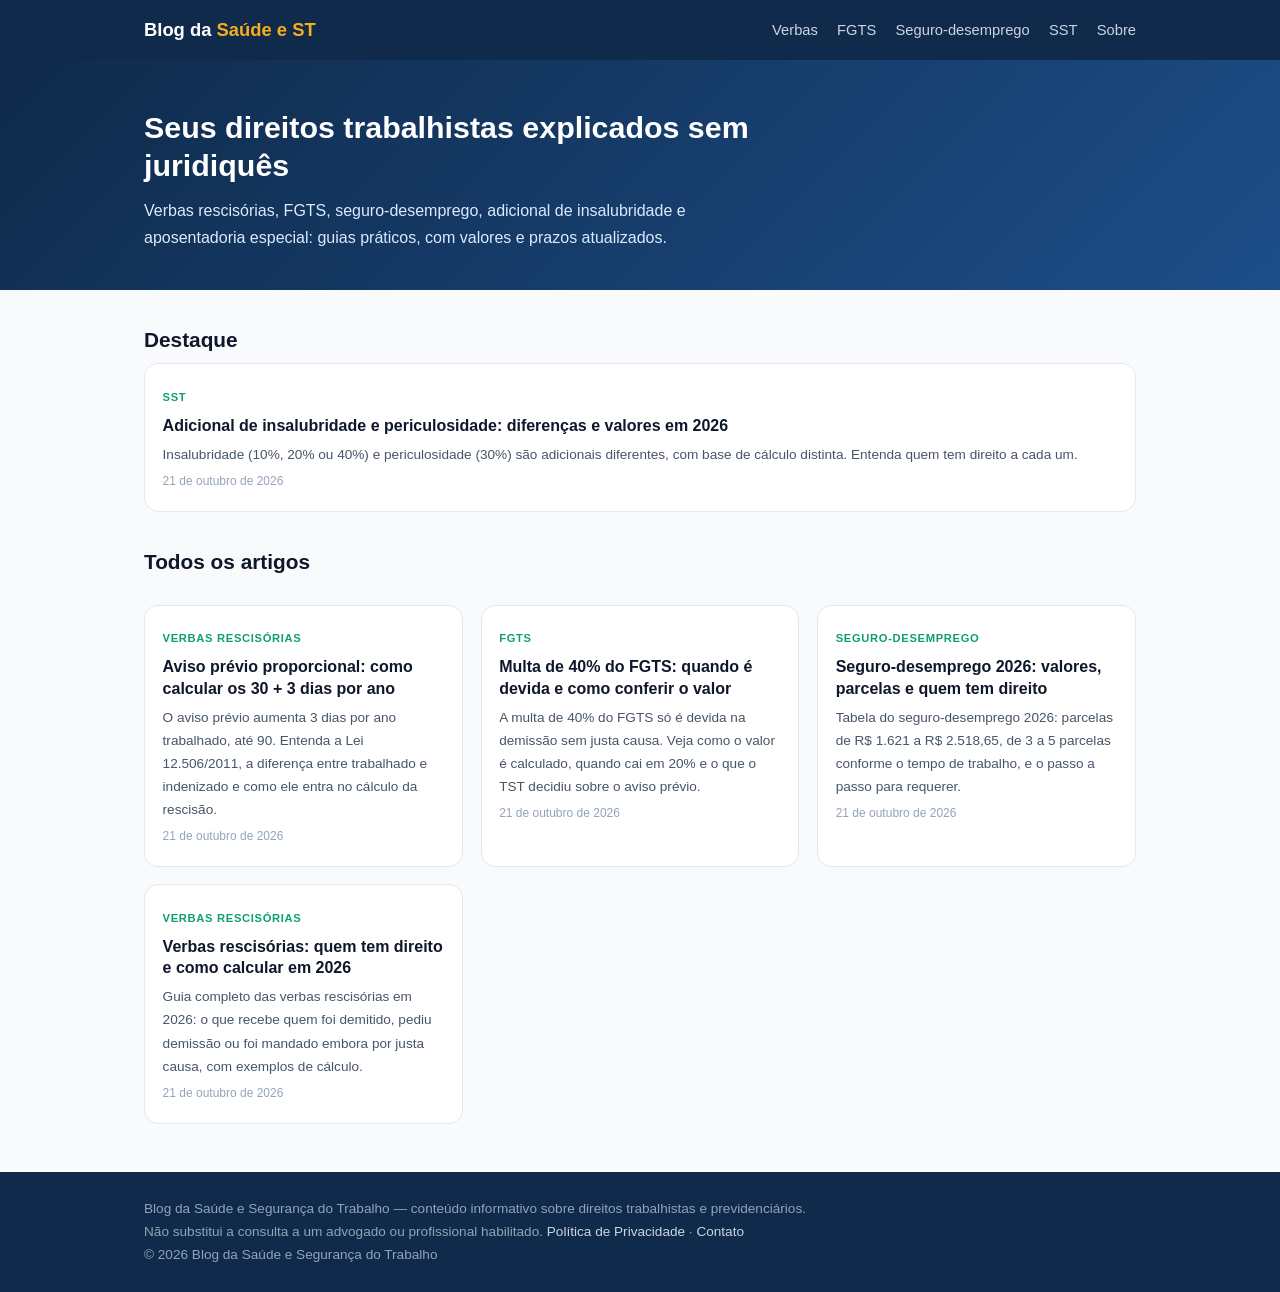
==== index.html @ a9dfce23 "Blog completo: 5 artigos, páginas fixas, categorias, SEO e AdSense pronto para ativar" ====
<!DOCTYPE html>
<html lang="pt-BR">
<head>
<meta charset="UTF-8">
<meta name="viewport" content="width=device-width, initial-scale=1">
<title>Blog da Saúde e Segurança do Trabalho — Direitos trabalhistas, verbas e SST explicados</title>
<meta name="description" content="Verbas rescisórias, FGTS, seguro-desemprego, adicional de insalubridade e aposentadoria especial: guias claros e atualizados.">
<link rel="canonical" href="https://www.blogdosst.com.br">
<link rel="stylesheet" href="/style.css">

</head>
<body>
<header class="site"><div class="container-largo">
<a href="/" class="logo">Blog da <span>Saúde e ST</span></a>
<nav><a href="/categoria/verbas-rescisorias/">Verbas</a><a href="/categoria/fgts/">FGTS</a><a href="/categoria/seguro-desemprego/">Seguro-desemprego</a><a href="/categoria/sst/">SST</a><a href="/sobre/">Sobre</a></nav>
</div></header>
<section class="hero"><div class="container-largo"><h1>Seus direitos trabalhistas explicados sem juridiquês</h1>
<p>Verbas rescisórias, FGTS, seguro-desemprego, adicional de insalubridade e aposentadoria especial: guias práticos, com valores e prazos atualizados.</p></div></section>
<main class="container-largo">
<h2 class="secao">Destaque</h2><a href="/artigo/adicional-insalubridade-periculosidade/" class="card"><span class="cat">SST</span><h3>Adicional de insalubridade e periculosidade: diferenças e valores em 2026</h3><p>Insalubridade (10%, 20% ou 40%) e periculosidade (30%) são adicionais diferentes, com base de cálculo distinta. Entenda quem tem direito a cada um.</p><time>21 de outubro de 2026</time></a>

<h2 class="secao">Todos os artigos</h2>
<div class="grid"><a href="/artigo/aviso-previo-proporcional/" class="card"><span class="cat">Verbas Rescisórias</span><h3>Aviso prévio proporcional: como calcular os 30 + 3 dias por ano</h3><p>O aviso prévio aumenta 3 dias por ano trabalhado, até 90. Entenda a Lei 12.506/2011, a diferença entre trabalhado e indenizado e como ele entra no cálculo da rescisão.</p><time>21 de outubro de 2026</time></a><a href="/artigo/multa-40-fgts/" class="card"><span class="cat">FGTS</span><h3>Multa de 40% do FGTS: quando é devida e como conferir o valor</h3><p>A multa de 40% do FGTS só é devida na demissão sem justa causa. Veja como o valor é calculado, quando cai em 20% e o que o TST decidiu sobre o aviso prévio.</p><time>21 de outubro de 2026</time></a><a href="/artigo/seguro-desemprego-2026/" class="card"><span class="cat">Seguro-desemprego</span><h3>Seguro-desemprego 2026: valores, parcelas e quem tem direito</h3><p>Tabela do seguro-desemprego 2026: parcelas de R$ 1.621 a R$ 2.518,65, de 3 a 5 parcelas conforme o tempo de trabalho, e o passo a passo para requerer.</p><time>21 de outubro de 2026</time></a><a href="/artigo/verbas-rescisorias-quem-tem-direito/" class="card"><span class="cat">Verbas Rescisórias</span><h3>Verbas rescisórias: quem tem direito e como calcular em 2026</h3><p>Guia completo das verbas rescisórias em 2026: o que recebe quem foi demitido, pediu demissão ou foi mandado embora por justa causa, com exemplos de cálculo.</p><time>21 de outubro de 2026</time></a></div>
</main>
<footer class="site"><div class="container-largo">
<p>Blog da Saúde e Segurança do Trabalho — conteúdo informativo sobre direitos trabalhistas e previdenciários.</p>
<p>Não substitui a consulta a um advogado ou profissional habilitado. <a href="/politica-de-privacidade/">Política de Privacidade</a> · <a href="/contato/">Contato</a></p>
<p>© 2026 Blog da Saúde e Segurança do Trabalho</p>
</div></footer>
</body></html>
---- style.css ----
:root{--azul:#0f2a4a;--azul-claro:#1d4e89;--verde:#0e9f6e;--dourado:#f6ad1e;--cinza:#475569;--fundo:#f8fafc;--borda:#e2e8f0}
*{box-sizing:border-box;margin:0;padding:0}
body{font-family:-apple-system,'Segoe UI',Roboto,Arial,sans-serif;color:#1e293b;background:var(--fundo);line-height:1.7}
a{color:var(--azul-claro);text-decoration:none}a:hover{text-decoration:underline}
.container{max-width:44rem;margin:0 auto;padding:0 1rem}
.container-largo{max-width:64rem;margin:0 auto;padding:0 1rem}
header.site{background:var(--azul);color:#fff;padding:.9rem 0}
header.site .container-largo{display:flex;align-items:center;justify-content:space-between;flex-wrap:wrap}
header.site .logo{font-weight:800;font-size:1.15rem;color:#fff}
header.site .logo span{color:var(--dourado)}
header.site nav a{color:#cbd5e1;margin-left:1.2rem;font-size:.92rem}
header.site nav a:hover{color:#fff;text-decoration:none}
.hero{background:linear-gradient(135deg,var(--azul),var(--azul-claro));color:#fff;padding:3rem 0 2.4rem}
.hero h1{font-size:1.9rem;line-height:1.25;max-width:40rem}
.hero p{margin-top:.8rem;color:#dbeafe;max-width:38rem}
.grid{display:grid;grid-template-columns:repeat(auto-fill,minmax(15rem,1fr));gap:1.1rem;margin:1.6rem 0 2.5rem}
.card{background:#fff;border:1px solid var(--borda);border-radius:14px;padding:1.1rem;display:block;transition:box-shadow .15s,transform .15s}
.card:hover{text-decoration:none;box-shadow:0 6px 18px rgba(15,42,74,.09);transform:translateY(-2px)}
.card .cat{font-size:.7rem;font-weight:800;text-transform:uppercase;letter-spacing:.06em;color:var(--verde)}
.card h3{color:#0f172a;font-size:1rem;margin:.35rem 0 .4rem;line-height:1.35}
.card p{color:var(--cinza);font-size:.85rem}
.card time{color:#94a3b8;font-size:.75rem}
h2.secao{font-size:1.3rem;margin:2rem 0 .4rem;color:#0f172a}
article.artigo{background:#fff;border:1px solid var(--borda);border-radius:16px;padding:1.6rem 1.3rem;margin:2rem auto}
article.artigo h1{font-size:1.7rem;line-height:1.3;color:#0f172a}
article.artigo .meta{color:#64748b;font-size:.85rem;margin:.6rem 0 1.2rem}
article.artigo h2{font-size:1.25rem;margin:1.8rem 0 .6rem;color:var(--azul)}
article.artigo h3{font-size:1.05rem;margin:1.3rem 0 .5rem}
article.artigo p,article.artigo li{color:#334155;font-size:1.01rem}
article.artigo ul,article.artigo ol{padding-left:1.3rem;margin:.6rem 0}
article.artigo li{margin:.3rem 0}
article.artigo blockquote{border-left:4px solid var(--dourado);background:#fffbeb;padding:.7rem 1rem;margin:1rem 0;border-radius:0 10px 10px 0;color:#713f12}
article.artigo table{width:100%;border-collapse:collapse;margin:1rem 0;font-size:.9rem}
article.artigo th,article.artigo td{border:1px solid var(--borda);padding:.5rem .6rem;text-align:left}
article.artigo th{background:#f1f5f9}
.aviso{background:#eff6ff;border:1px solid #bfdbfe;color:#1e40af;border-radius:10px;padding:.8rem 1rem;font-size:.85rem;margin:1.4rem 0}
.ad-slot{margin:1.4rem auto;text-align:center}
.ad-rotulo{font-size:.68rem;color:#94a3b8;text-transform:uppercase;letter-spacing:.08em;margin-bottom:.3rem}
footer.site{background:var(--azul);color:#94a3b8;padding:1.6rem 0;margin-top:3rem;font-size:.85rem}
footer.site a{color:#cbd5e1}
@media(max-width:640px){.hero h1{font-size:1.5rem}article.artigo{padding:1.2rem 1rem}}
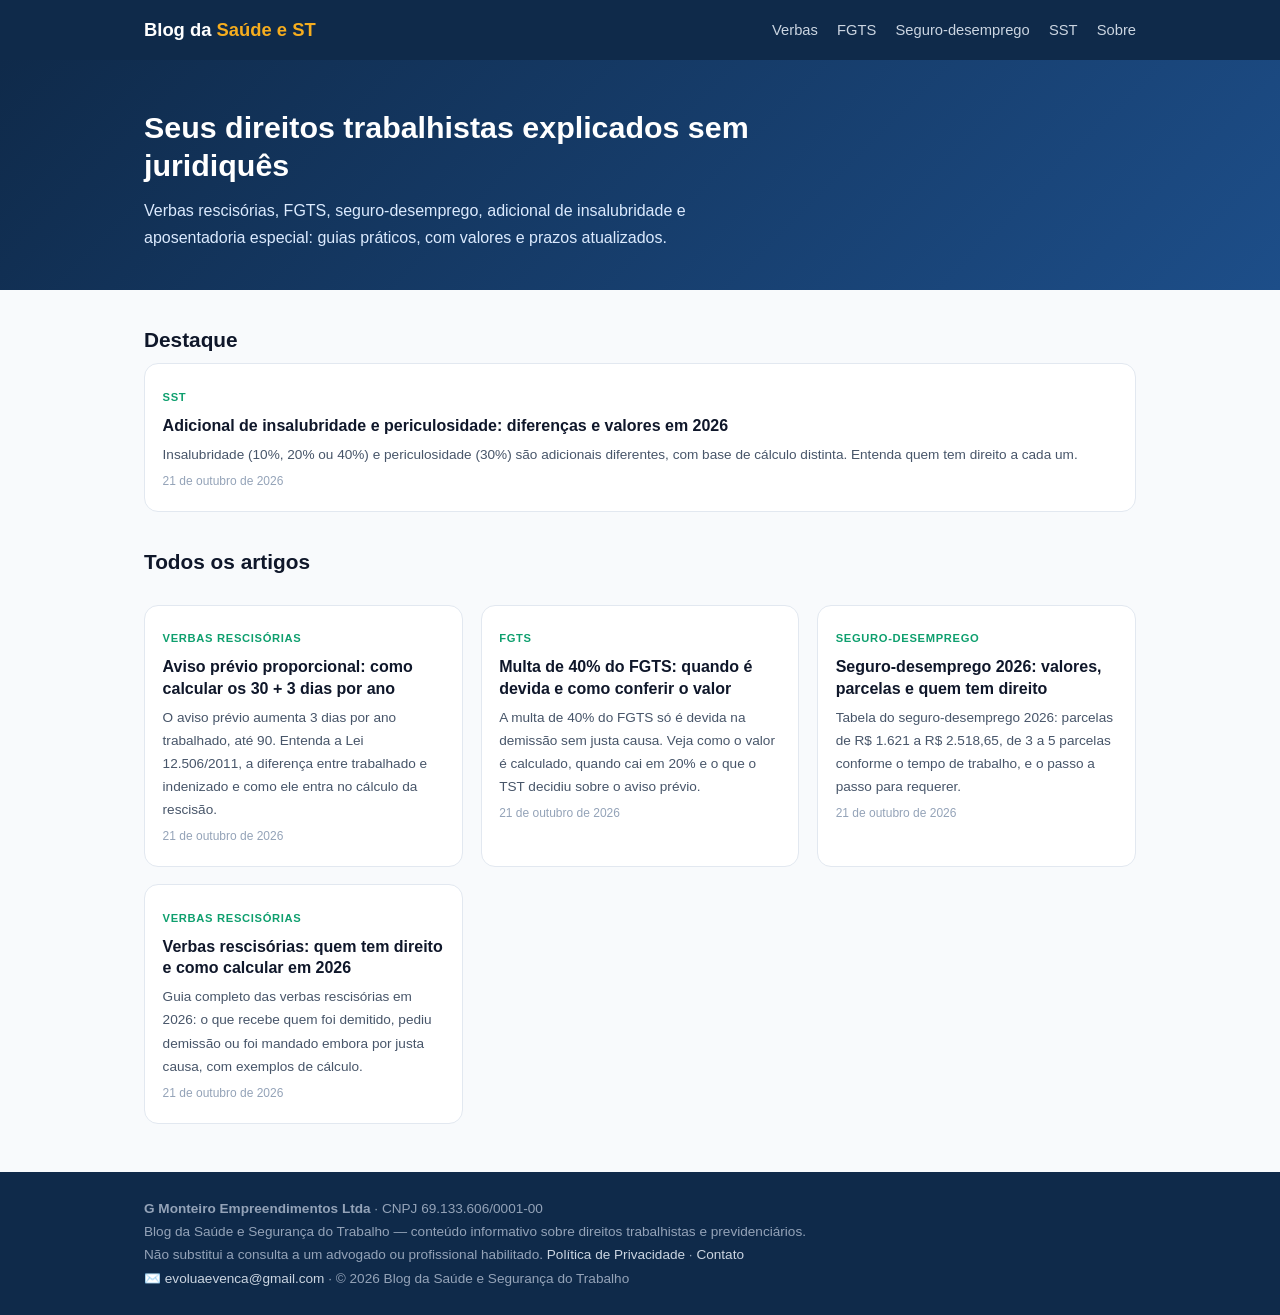
==== commit a660e7fa: "Rodape e contato com dados da empresa (G Monteiro Empreendimentos Ltda)" ====
--- a/index.html
+++ b/index.html
@@ -23,8 +23,9 @@
 <div class="grid"><a href="/artigo/aviso-previo-proporcional/" class="card"><span class="cat">Verbas Rescisórias</span><h3>Aviso prévio proporcional: como calcular os 30 + 3 dias por ano</h3><p>O aviso prévio aumenta 3 dias por ano trabalhado, até 90. Entenda a Lei 12.506/2011, a diferença entre trabalhado e indenizado e como ele entra no cálculo da rescisão.</p><time>21 de outubro de 2026</time></a><a href="/artigo/multa-40-fgts/" class="card"><span class="cat">FGTS</span><h3>Multa de 40% do FGTS: quando é devida e como conferir o valor</h3><p>A multa de 40% do FGTS só é devida na demissão sem justa causa. Veja como o valor é calculado, quando cai em 20% e o que o TST decidiu sobre o aviso prévio.</p><time>21 de outubro de 2026</time></a><a href="/artigo/seguro-desemprego-2026/" class="card"><span class="cat">Seguro-desemprego</span><h3>Seguro-desemprego 2026: valores, parcelas e quem tem direito</h3><p>Tabela do seguro-desemprego 2026: parcelas de R$ 1.621 a R$ 2.518,65, de 3 a 5 parcelas conforme o tempo de trabalho, e o passo a passo para requerer.</p><time>21 de outubro de 2026</time></a><a href="/artigo/verbas-rescisorias-quem-tem-direito/" class="card"><span class="cat">Verbas Rescisórias</span><h3>Verbas rescisórias: quem tem direito e como calcular em 2026</h3><p>Guia completo das verbas rescisórias em 2026: o que recebe quem foi demitido, pediu demissão ou foi mandado embora por justa causa, com exemplos de cálculo.</p><time>21 de outubro de 2026</time></a></div>
 </main>
 <footer class="site"><div class="container-largo">
+<p><strong>G Monteiro Empreendimentos Ltda</strong> · CNPJ 69.133.606/0001-00</p>
 <p>Blog da Saúde e Segurança do Trabalho — conteúdo informativo sobre direitos trabalhistas e previdenciários.</p>
 <p>Não substitui a consulta a um advogado ou profissional habilitado. <a href="/politica-de-privacidade/">Política de Privacidade</a> · <a href="/contato/">Contato</a></p>
-<p>© 2026 Blog da Saúde e Segurança do Trabalho</p>
+<p>✉️ <a href="mailto:evoluaevenca@gmail.com">evoluaevenca@gmail.com</a> · © 2026 Blog da Saúde e Segurança do Trabalho</p>
 </div></footer>
 </body></html>
